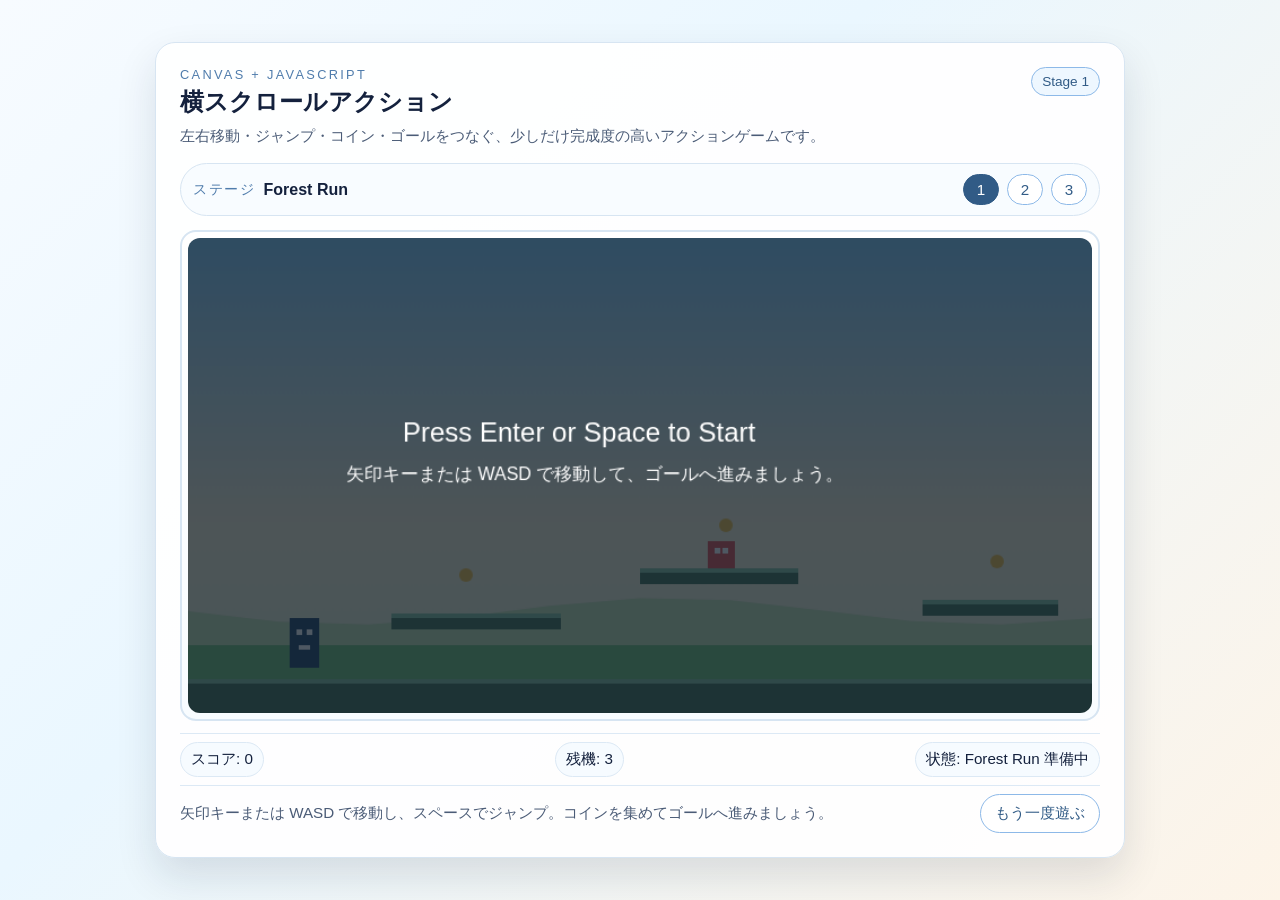
==== Platformer/index.html @ 3b4a1dcc "Add platformer stages, lives, and game over flow" ====
<!DOCTYPE html>
<html lang="ja">
  <head>
    <meta charset="UTF-8" />
    <meta name="viewport" content="width=device-width, initial-scale=1.0" />
    <title>横スクロールアクション</title>
    <link rel="stylesheet" href="styles.css" />
  </head>
  <body>
    <main class="game-shell">
      <header class="game-header">
        <div class="title-block">
          <p class="eyebrow">Canvas + JavaScript</p>
          <h1>横スクロールアクション</h1>
          <p class="subtitle">左右移動・ジャンプ・コイン・ゴールをつなぐ、少しだけ完成度の高いアクションゲームです。</p>
        </div>
        <div id="stageBadge" class="header-badge">Stage 1</div>
      </header>

      <div class="stage-row">
        <div class="stage-label-group">
          <span class="stage-label">ステージ</span>
          <span id="stageName" class="stage-name">Forest Run</span>
        </div>
        <div class="stage-buttons">
          <button class="stage-button active" data-stage="0">1</button>
          <button class="stage-button" data-stage="1">2</button>
          <button class="stage-button" data-stage="2">3</button>
        </div>
      </div>

      <div class="canvas-frame">
        <canvas id="gameCanvas" width="800" height="420"></canvas>
      </div>

      <div class="hud">
        <div class="status-pill">スコア: <span id="score">0</span></div>
        <div class="status-pill">残機: <span id="lives">3</span></div>
        <div class="status-pill">状態: <span id="status">準備中</span></div>
      </div>

      <div class="controls-row">
        <p class="controls">矢印キーまたは WASD で移動し、スペースでジャンプ。コインを集めてゴールへ進みましょう。</p>
        <button id="restartButton">もう一度遊ぶ</button>
      </div>
    </main>

    <script src="script.js"></script>
  </body>
</html>
---- Platformer/styles.css ----
:root {
  color-scheme: light;
  font-family: "Segoe UI", "Hiragino Sans", "Noto Sans JP", sans-serif;
}

body {
  margin: 0;
  min-height: 100vh;
  display: grid;
  place-items: center;
  background: linear-gradient(135deg, #f7fbff 0%, #eaf7ff 40%, #fdf4e8 100%);
  color: #14213d;
}

.game-shell {
  width: min(94vw, 920px);
  padding: 24px;
  background: rgba(255, 255, 255, 0.94);
  border: 1px solid #d7e5f2;
  border-radius: 20px;
  box-shadow: 0 18px 40px rgba(20, 33, 61, 0.12);
}

.game-header {
  display: flex;
  justify-content: space-between;
  align-items: flex-start;
  gap: 16px;
  margin-bottom: 16px;
}

.eyebrow {
  margin: 0 0 4px;
  font-size: 0.8rem;
  letter-spacing: 0.18em;
  text-transform: uppercase;
  color: #4f7cac;
}

h1 {
  margin: 0 0 8px;
  font-size: 1.5rem;
  font-weight: 700;
}

.subtitle {
  margin: 0;
  font-size: 0.95rem;
  color: #4b5c77;
}

.header-badge {
  border: 1px solid #8db9e8;
  background: #eef7ff;
  color: #315b86;
  padding: 6px 10px;
  border-radius: 999px;
  font-size: 0.85rem;
  white-space: nowrap;
}

.stage-row {
  display: flex;
  justify-content: space-between;
  align-items: center;
  gap: 12px;
  margin-bottom: 14px;
  padding: 10px 12px;
  border: 1px solid #d7e5f2;
  border-radius: 999px;
  background: #f8fcff;
}

.stage-label-group {
  display: flex;
  align-items: center;
  gap: 8px;
}

.stage-label {
  font-size: 0.85rem;
  text-transform: uppercase;
  letter-spacing: 0.12em;
  color: #4f7cac;
}

.stage-name {
  font-weight: 600;
  color: #14213d;
}

.stage-buttons {
  display: flex;
  gap: 8px;
}

.stage-button {
  min-width: 36px;
  border-radius: 999px;
  padding: 6px 10px;
}

.stage-button.active {
  background: #315b86;
  color: #ffffff;
  border-color: #315b86;
}

.canvas-frame {
  border: 2px solid #d7e5f2;
  border-radius: 16px;
  padding: 6px;
  background: linear-gradient(180deg, #ffffff 0%, #f8fcff 100%);
}

canvas {
  width: 100%;
  height: auto;
  display: block;
  background: #ffffff;
  border-radius: 12px;
}

.hud {
  display: flex;
  justify-content: space-between;
  align-items: center;
  gap: 8px;
  margin: 12px 0 8px;
  padding: 8px 0;
  border-top: 1px solid #dce9f5;
  border-bottom: 1px solid #dce9f5;
  font-size: 0.95rem;
}

.status-pill {
  padding: 6px 10px;
  border-radius: 999px;
  background: #f6fbff;
  border: 1px solid #dce9f5;
}

.controls-row {
  display: flex;
  justify-content: space-between;
  align-items: center;
  gap: 12px;
  flex-wrap: wrap;
}

.controls {
  margin: 0;
  font-size: 0.95rem;
  color: #4b5c77;
}

button {
  border: 1px solid #8db9e8;
  border-radius: 999px;
  padding: 8px 14px;
  font-size: 0.95rem;
  cursor: pointer;
  background: #ffffff;
  color: #315b86;
  transition: transform 0.15s ease, box-shadow 0.15s ease;
}

button:hover {
  background: #315b86;
  color: #ffffff;
  transform: translateY(-1px);
  box-shadow: 0 8px 16px rgba(49, 91, 134, 0.16);
}
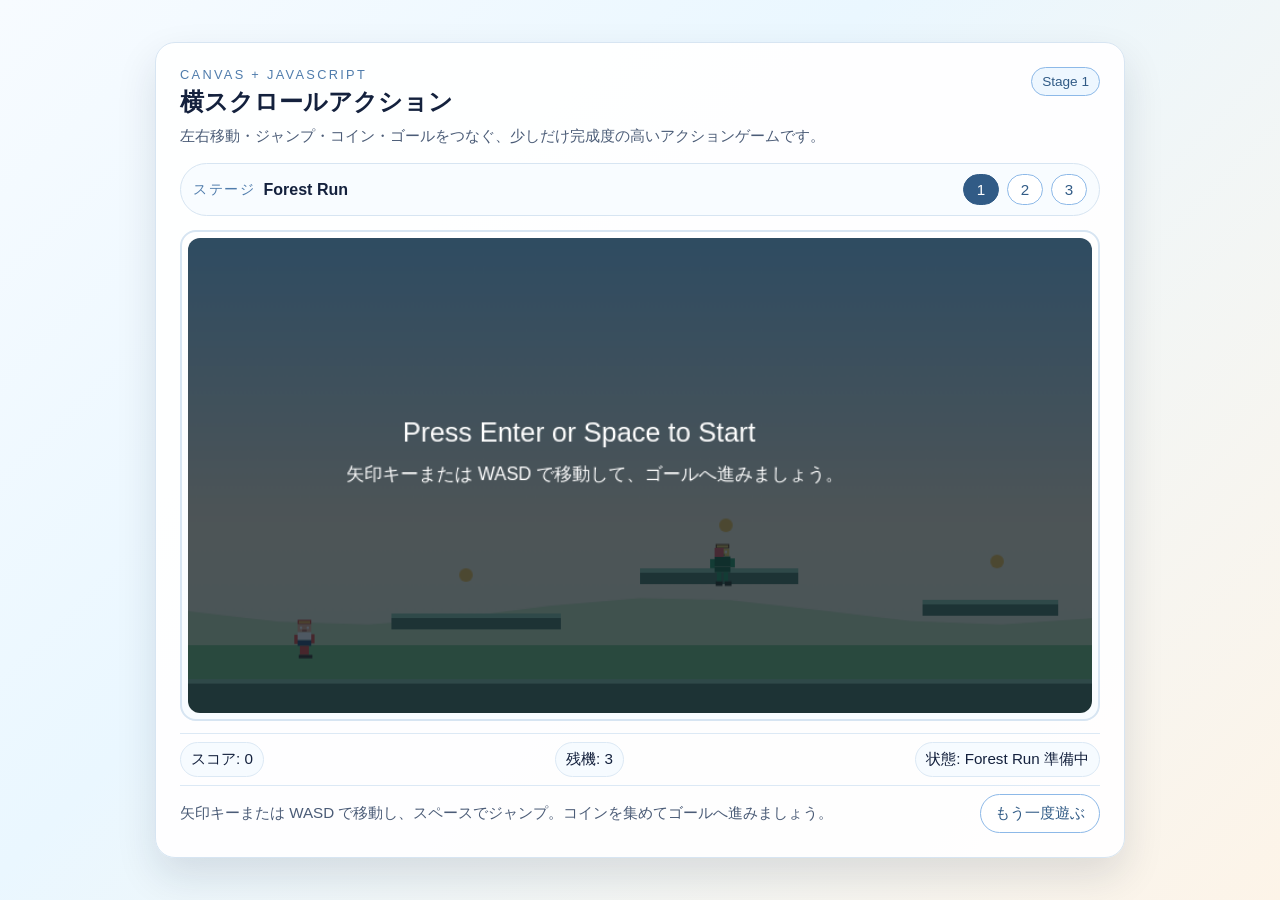
==== commit aaf26a7c: "Refactor platformer game to separate stage data, use delta-time updates, and remove duplication" ====
--- a/Platformer/index.html
+++ b/Platformer/index.html
@@ -45,6 +45,8 @@
       </div>
     </main>
 
+    <script src="character-design.js"></script>
+    <script src="stage-data.js"></script>
     <script src="script.js"></script>
   </body>
 </html>
